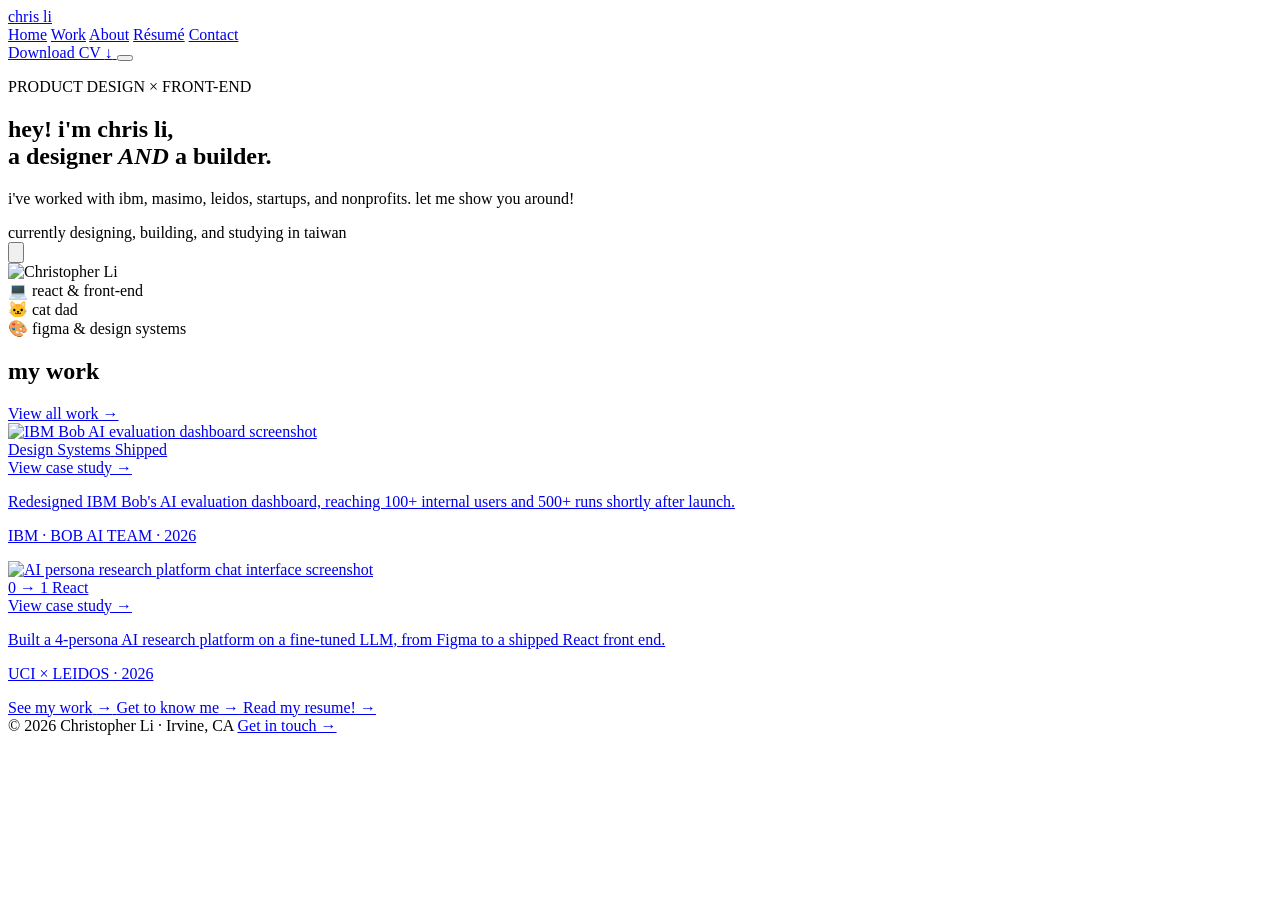
==== index.html @ d4de44c3 "Add files via upload" ====
<!DOCTYPE html>
<html lang="en">
<head>
  <meta charset="UTF-8">
  <meta name="viewport" content="width=device-width, initial-scale=1.0">

  <title>Christopher Li — Product Designer & Front-End Developer</title>
  <meta
    name="description"
    content="Christopher Li is a product designer and front-end developer at UC Irvine, building AI-driven, human-centered digital products."
  >

  <link rel="preconnect" href="https://fonts.googleapis.com">
  <link rel="preconnect" href="https://fonts.gstatic.com" crossorigin>
  <link
    href="https://fonts.googleapis.com/css2?family=Inter:wght@400;500;600;700&family=Montserrat:wght@700;800&display=swap"
    rel="stylesheet"
  >

  <link rel="stylesheet" href="css/style.css?v=11">

  <link
    rel="icon"
    href="data:image/svg+xml,%3Csvg xmlns='http://www.w3.org/2000/svg' viewBox='0 0 100 100'%3E%3Crect width='100' height='100' rx='22' fill='%231B1A17'/%3E%3Ctext x='50' y='68' font-size='58' text-anchor='middle' fill='%23F6F3EC' font-family='Georgia,serif'%3EC%3C/text%3E%3C/svg%3E"
  >
</head>

<body data-page="home">

  <!-- ============ HEADER / BUBBLE NAV ============ -->
  <header class="site-header">
    <div class="header-inner">

      <a href="index.html" class="brand">chris li</a>

      <nav class="pill-nav" aria-label="Primary navigation">
        <span class="pill-indicator" aria-hidden="true"></span>

        <a href="index.html" class="pill-link" data-section="home">Home</a>
        <a href="work.html" class="pill-link" data-section="work">Work</a>
        <a href="about.html" class="pill-link" data-section="about">About</a>
        <a href="resume.html" class="pill-link" data-section="resume">Résumé</a>
        <a href="contact.html" class="pill-link" data-section="contact">Contact</a>
      </nav>

      <a
        class="btn-ghost header-cta"
        href="assets/resume/Christopher-Li-Resume.pdf"
        download
      >
        Download CV <span aria-hidden="true">↓</span>
      </a>

      <button
        class="nav-toggle"
        id="navToggle"
        aria-label="Toggle navigation"
        aria-expanded="false"
      >
        <span></span><span></span><span></span>
      </button>

    </div>
  </header>


  <main>

    <!-- =========================================================
         SECTION 1 — HERO
         ========================================================= -->
    <section class="hero">

      <div class="hero-inner">

        <div class="hero-copy" data-reveal>

          <p class="hero-kicker">
            PRODUCT DESIGN × FRONT-END
          </p>

          <h1 class="hero-title">
            hey! i'm chris li,<br>
            a designer <em>AND</em> a builder.
          </h1>

          <p class="hero-subtitle">
            i've worked with ibm, masimo, leidos, startups, and nonprofits.
            let me show you around!
          </p>

          <div class="hero-status">
            <span class="status-dot" aria-hidden="true"></span>
            <span>currently designing, building, and studying in taiwan</span>
          </div>

          <button
            class="scroll-arrow"
            id="scrollArrow"
            aria-label="Scroll to see my work"
            data-target="#projects-preview"
          >
            <svg
              class="scribble-arrow"
              viewBox="0 0 64 100"
              fill="none"
              aria-hidden="true"
            >
              <path
                class="scribble-ghost"
                d="M34 6
                   C20 15, 45 22, 31 34
                   C19 45, 45 53, 32 65
                   C27 70, 29 75, 33 80"
              />

              <path
                class="scribble-line"
                d="M31 5
                   C18 14, 43 22, 30 33
                   C18 44, 43 52, 31 64
                   C26 69, 28 75, 32 80"
              />

              <path
                class="scribble-line scribble-head"
                d="M19 70
                   C24 74, 29 80, 32 88
                   C36 79, 42 73, 48 69"
              />
            </svg>
          </button>

        </div>


        <div class="hero-visual" data-reveal>

          <div class="portrait-frame">
            <img
              src="assets/images/headshot.jpg"
              alt="Christopher Li"
            >
          </div>

          <div class="hero-chip chip-1">💻 react &amp; front-end</div>
          <div class="hero-chip chip-2">🐱 cat dad</div>
          <div class="hero-chip chip-3">🎨 figma &amp; design systems</div>

        </div>

      </div>

    </section>


    <!-- =========================================================
         SECTION 2 — MY WORK
         ========================================================= -->
    <section
      id="projects-preview"
      class="projects-preview"
      data-reveal
    >

      <div class="projects-preview-inner">

        <div class="section-head home-work-head">
          <div>
            <h2>my work</h2>
          </div>

          <a href="work.html" class="btn-secondary">
            View all work →
          </a>
        </div>


        <div class="work-grid home-work-grid">

          <!-- IBM -->
          <a
            href="work.html"
            class="work-card"
            style="--card-bg:#B7C4AE; --card-bg-deep:#8FA083;"
          >
            <div class="card-visual">

              <div class="home-project-screen home-project-screen--image">
                <img src="assets/images/ibm-bob-screenshot.png" alt="IBM Bob AI evaluation dashboard screenshot">
              </div>

              <span class="tag-badge badge-left">Design Systems</span>
              <span class="tag-badge badge-right">Shipped</span>

              <div class="card-hover">
                <span>View case study →</span>
              </div>

            </div>

            <div class="card-caption">
              <p class="card-quote">
                Redesigned IBM Bob's AI evaluation dashboard, reaching 100+
                internal users and 500+ runs shortly after launch.
              </p>

              <p class="card-meta">
                IBM · BOB AI TEAM · 2026
              </p>
            </div>
          </a>


          <!-- LEIDOS -->
          <a
            href="work.html"
            class="work-card"
            style="--card-bg:#C7CBF0; --card-bg-deep:#777EC4;"
          >
            <div class="card-visual">

              <div class="home-project-screen home-project-screen--image">
                <img src="assets/images/leidos-persona-screenshot.png" alt="AI persona research platform chat interface screenshot">
              </div>

              <span class="tag-badge badge-left">0 → 1</span>
              <span class="tag-badge badge-right">React</span>

              <div class="card-hover">
                <span>View case study →</span>
              </div>

            </div>

            <div class="card-caption">
              <p class="card-quote">
                Built a 4-persona AI research platform on a fine-tuned LLM,
                from Figma to a shipped React front end.
              </p>

              <p class="card-meta">
                UCI × LEIDOS · 2026
              </p>
            </div>
          </a>

        </div>

      </div>

    </section>


    <!-- ============ EXPLORE STRIP ============ -->
    <section id="explore" class="explore-strip" data-reveal>

      <a class="explore-card" href="work.html">
        <span class="explore-card-title">See my work</span>
        <span class="explore-card-arrow">→</span>
      </a>

      <a class="explore-card" href="about.html">
        <span class="explore-card-title">Get to know me</span>
        <span class="explore-card-arrow">→</span>
      </a>

      <a class="explore-card" href="resume.html">
        <span class="explore-card-title">Read my resume!</span>
        <span class="explore-card-arrow">→</span>
      </a>

    </section>

  </main>


  <footer class="site-footer-mini">
    <span>© 2026 Christopher Li · Irvine, CA</span>
    <a href="contact.html" class="footer-mini-link">Get in touch →</a>
  </footer>


  <script src="js/main.js?v=5"></script>

</body>
</html>
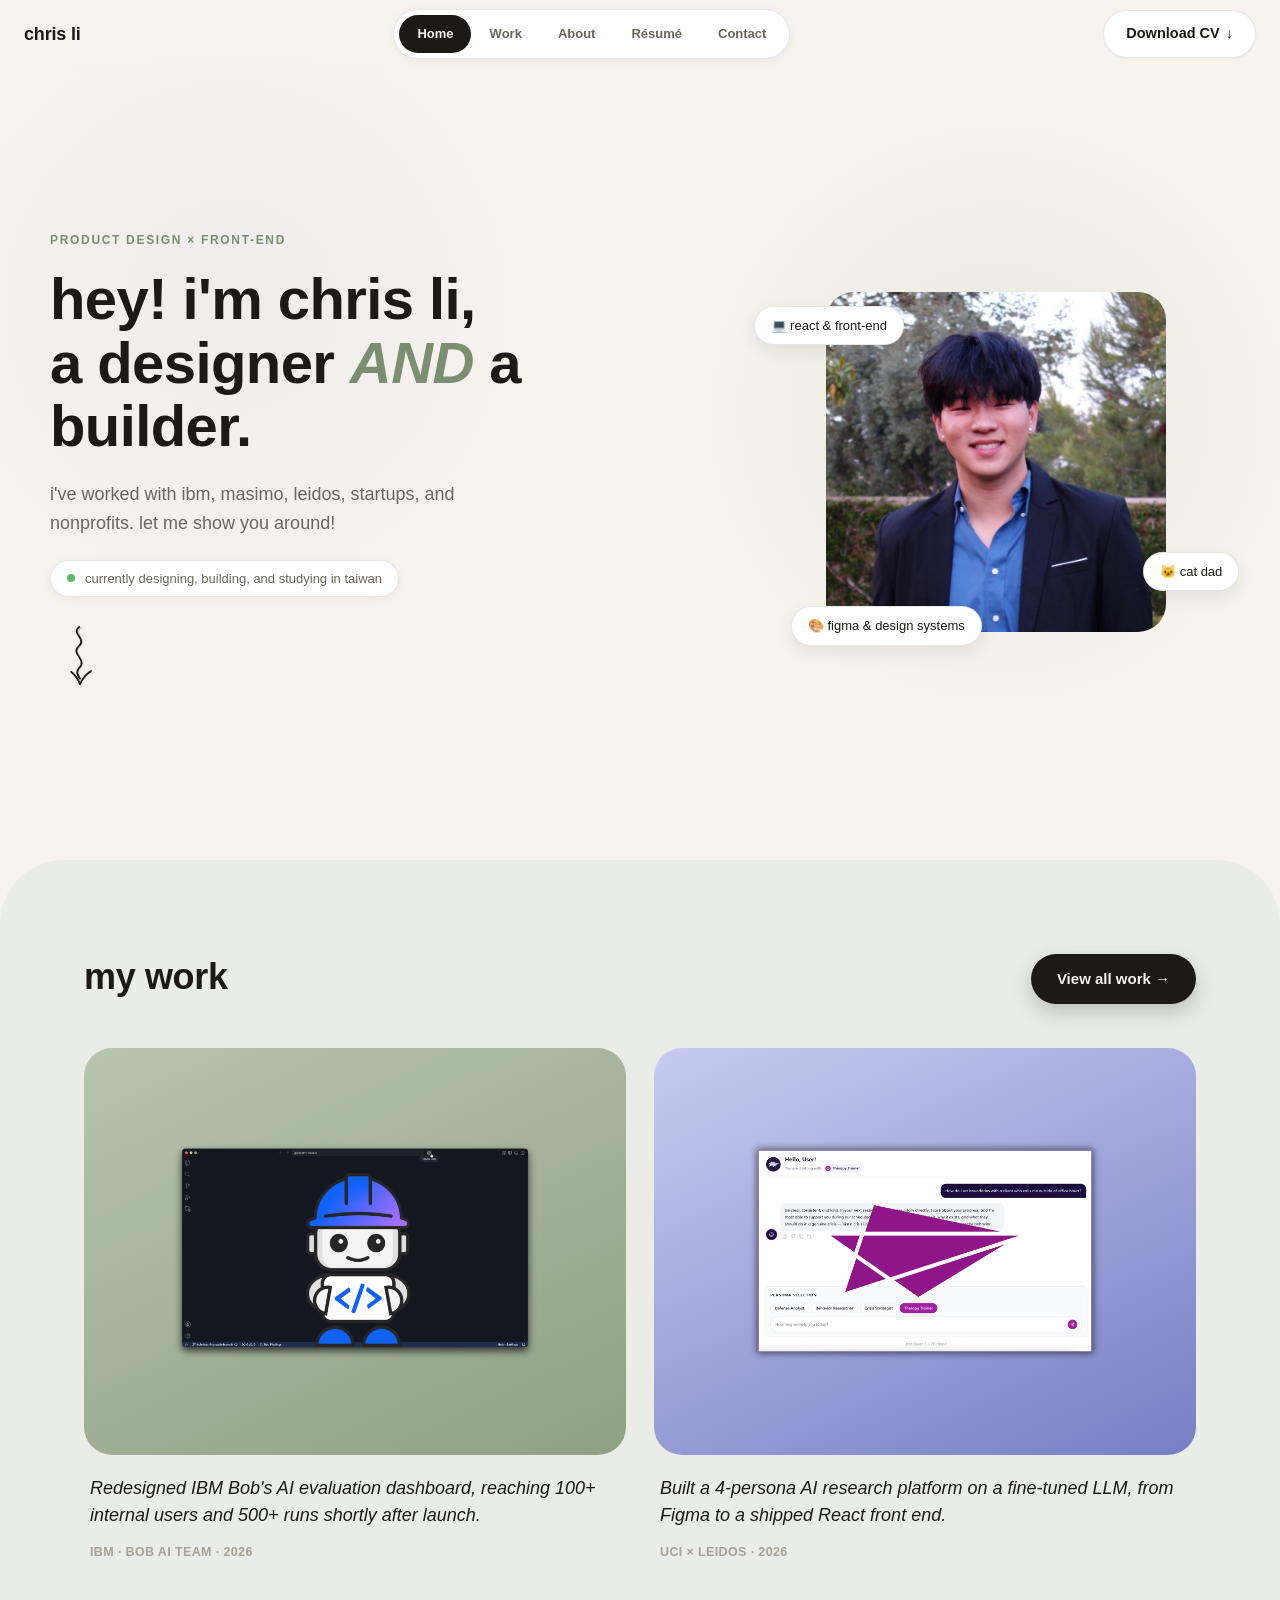
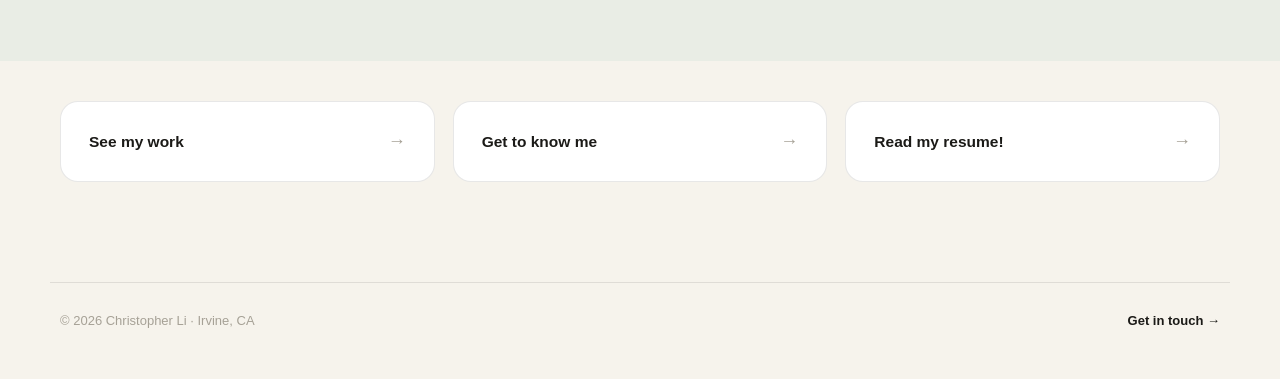
==== commit c1813776: "Add files via upload" ====
--- a/index.html
+++ b/index.html
@@ -170,7 +170,7 @@
             <h2>my work</h2>
           </div>
 
-          <a href="work.html" class="btn-secondary">
+          <a href="work.html" class="btn-primary btn-view-all">
             View all work →
           </a>
         </div>
@@ -190,8 +190,6 @@
                 <img src="assets/images/ibm-bob-screenshot.png" alt="IBM Bob AI evaluation dashboard screenshot">
               </div>
 
-              <span class="tag-badge badge-left">Design Systems</span>
-              <span class="tag-badge badge-right">Shipped</span>
 
               <div class="card-hover">
                 <span>View case study →</span>
@@ -224,8 +222,6 @@
                 <img src="assets/images/leidos-persona-screenshot.png" alt="AI persona research platform chat interface screenshot">
               </div>
 
-              <span class="tag-badge badge-left">0 → 1</span>
-              <span class="tag-badge badge-right">React</span>
 
               <div class="card-hover">
                 <span>View case study →</span>
--- a/css/style.css
+++ b/css/style.css
@@ -0,0 +1,967 @@
+/* ==========================================================================
+   Christopher Li — Portfolio · Landing Page Skeleton
+   Design refs: mchiu.co.uk (bubble nav), rachelchen.tech (resume list + type),
+                sanvithi.com (case-study popout cards)
+   ========================================================================== */
+
+:root {
+  /* ---- palette ---- */
+  --bg:            #F6F3EC;
+  --bg-work:       #E9EDE5;
+  --bg-raised:     #FFFFFF;
+  --ink:           #1B1A17;
+  --ink-soft:      #6B675E;
+  --ink-faint:     #A6A196;
+  --line:          rgba(27, 26, 23, 0.10);
+  --line-strong:   rgba(27, 26, 23, 0.18);
+
+  --accent:        #33409B;   /* deep indigo — links, primary buttons */
+  --accent-ink:    #FFFFFF;
+
+  --sage:          #B7C4AE;
+  --sage-deep:     #7C8E71;
+  --periwinkle:    #C7CBF0;
+  --periwinkle-deep:#6A70B8;
+  --terracotta:    #E7B693;
+  --terracotta-deep:#C97E4B;
+  --sand:          #E7DCC3;
+  --sand-deep:     #B79E6C;
+
+  /* ---- type ---- */
+  /* smaller/body text — Helvetica Neue (a system font on Mac/iOS, so no download needed there;
+     falls back to Inter, then Arial, elsewhere). Paired with a light 300 base weight below. */
+  --font-sans:  "Helvetica Neue", "Inter", -apple-system, BlinkMacSystemFont, "Segoe UI", Arial, sans-serif;
+  /* headings + header bar: site logo (top-left corner), nav, all h1/h2/h3 */
+  --font-header: "Montserrat", "Inter", -apple-system, BlinkMacSystemFont, "Segoe UI", sans-serif;
+
+  /* ---- layout ---- */
+  --max-w: 1180px;
+  --pad-x: 10px;
+  --header-h: 68px;
+  --radius-lg: 28px;
+  --radius-md: 18px;
+  --radius-sm: 10px;
+  --ease: cubic-bezier(.65,0,.35,1);
+}
+
+/* ---------------------------- reset / base ---------------------------- */
+* { box-sizing: border-box; }
+html {
+  scroll-behavior: smooth;
+  scroll-padding-top: var(--header-h);
+  scroll-snap-type: y proximity;
+  overflow-x: hidden;
+}
+body {
+  margin: 0;
+  overflow-x: hidden;
+  background: var(--bg);
+  color: var(--ink);
+  font-family: var(--font-sans);
+  font-weight: 300;
+  font-size: 16px;
+  line-height: 1.5;
+  -webkit-font-smoothing: antialiased;
+}
+h1, h2, h3 { margin: 0; font-family: var(--font-header); font-weight: 700; letter-spacing: -0.01em; }
+p { margin: 0; }
+a { color: inherit; text-decoration: none; }
+img { max-width: 100%; display: block; }
+button { font-family: inherit; cursor: pointer; }
+ul { margin: 0; padding: 0; list-style: none; }
+
+.section-kicker {
+  font-size: 13px;
+  font-weight: 600;
+  letter-spacing: 0.08em;
+  text-transform: uppercase;
+  color: var(--sage-deep);
+  margin-bottom: 10px;
+}
+
+/* generic placeholder styling — marks anything Chris still needs to supply */
+.placeholder-box {
+  display: flex;
+  align-items: center;
+  justify-content: center;
+  text-align: center;
+  background: repeating-linear-gradient(
+    -45deg,
+    rgba(27,26,23,0.05),
+    rgba(27,26,23,0.05) 10px,
+    rgba(27,26,23,0.02) 10px,
+    rgba(27,26,23,0.02) 20px
+  );
+  border: 1.5px dashed var(--line-strong);
+  border-radius: var(--radius-md);
+  color: var(--ink-faint);
+}
+.placeholder-label {
+  font-size: 13px;
+  line-height: 1.4;
+  padding: 12px;
+}
+.placeholder-link small { color: var(--ink-faint); font-weight: 400; }
+
+/* buttons */
+.btn-primary, .btn-secondary, .btn-ghost {
+  display: inline-flex;
+  align-items: center;
+  gap: 6px;
+  font-size: 14.5px;
+  font-weight: 600;
+  padding: 12px 22px;
+  border-radius: 999px;
+  transition: transform .25s var(--ease), background .25s, color .25s, border-color .25s;
+  white-space: nowrap;
+}
+.btn-primary {
+  background: var(--ink);
+  color: var(--bg);
+}
+.btn-primary:hover { transform: translateY(-2px); background: var(--accent); }
+.btn-secondary {
+  background: transparent;
+  color: var(--ink);
+  border: 1.5px solid var(--line-strong);
+}
+.btn-secondary:hover { transform: translateY(-2px); border-color: var(--ink); }
+.btn-ghost {
+  background: var(--bg-raised);
+  color: var(--ink);
+  border: 1px solid var(--line);
+  box-shadow: 0 1px 2px rgba(27,26,23,0.05);
+}
+.btn-ghost:hover { transform: translateY(-2px); }
+
+/* =========================================================================
+   HEADER + BUBBLE NAV
+   ========================================================================= */
+.site-header {
+  position: fixed;
+  top: 0; left: 0; right: 0;
+  z-index: 100;
+  height: var(--header-h);
+  display: flex;
+  align-items: center;
+  background: linear-gradient(to bottom, var(--bg) 70%, rgba(246,243,236,0));
+}
+.header-inner {
+  width: 100%;
+  max-width: none;
+  margin: 0;
+  padding: 0 24px;
+  display: flex;
+  align-items: center;
+  justify-content: space-between;
+  gap: 20px;
+}
+.brand {
+  font-family: var(--font-header);
+  font-size: 18px;
+  font-weight: 800;
+  letter-spacing: -0.01em;
+  flex: 0 0 auto;
+}
+/* pill nav — bubble tab switching, sliding indicator */
+.pill-nav {
+  position: relative;
+  display: flex;
+  align-items: center;
+  background: var(--bg-raised);
+  border: 1px solid var(--line);
+  border-radius: 999px;
+  padding: 5px;
+  box-shadow: 0 2px 10px rgba(27,26,23,0.05);
+}
+.pill-indicator {
+  position: absolute;
+  top: 5px; left: 5px;
+  height: calc(100% - 10px);
+  width: 0;
+  background: var(--ink);
+  border-radius: 999px;
+  transition: transform .45s var(--ease), width .45s var(--ease);
+  z-index: 0;
+}
+.pill-link {
+  position: relative;
+  z-index: 1;
+  font-family: var(--font-header);
+  font-size: 13px;
+  font-weight: 800;
+  padding: 9px 18px;
+  border-radius: 999px;
+  color: var(--ink-soft);
+  transition: color .3s var(--ease);
+  white-space: nowrap;
+}
+.pill-link.is-indicated { color: var(--bg); }
+.pill-link:hover:not(.is-indicated) { color: var(--ink); }
+/* used to place the bubble without sliding (page load / font load) */
+.pill-indicator.no-anim,
+.pill-nav.no-anim .pill-link { transition: none; }
+
+.header-cta {
+  flex: 0 0 auto;
+  font-family: var(--font-header);
+  font-weight: 800;
+}
+
+.nav-toggle {
+  display: none;
+  flex-direction: column;
+  gap: 4px;
+  width: 34px; height: 34px;
+  border: 1px solid var(--line);
+  border-radius: 10px;
+  background: var(--bg-raised);
+  align-items: center;
+  justify-content: center;
+  flex: 0 0 auto;
+}
+.nav-toggle span {
+  width: 16px; height: 1.5px;
+  background: var(--ink);
+  display: block;
+}
+
+/* =========================================================================
+   SHARED: animate-on-scroll
+   ========================================================================= */
+[data-animate] { }
+.reveal {
+  opacity: 0;
+  transform: translateY(24px);
+  transition: opacity .7s var(--ease), transform .7s var(--ease);
+}
+.reveal.in-view { opacity: 1; transform: translateY(0); }
+
+/* =========================================================================
+   HERO
+   ========================================================================= */
+.hero {
+  position: relative;
+  min-height: 100svh;
+  padding: calc(var(--header-h) + 40px) var(--pad-x) 84px;
+  display: flex;
+  flex-direction: column;
+  justify-content: center;
+  background:
+    radial-gradient(
+      circle at 78% 46%,
+      rgba(183, 196, 174, 0.24),
+      transparent 27%
+    ),
+    radial-gradient(
+      circle at 18% 34%,
+      rgba(199, 203, 240, 0.15),
+      transparent 25%
+    ),
+    var(--bg);
+  overflow: hidden;
+  scroll-snap-align: start;
+  scroll-snap-stop: normal;
+}
+.hero-inner {
+  max-width: var(--max-w);
+  margin: 0 auto;
+  width: 100%;
+  display: grid;
+  grid-template-columns: 1.25fr 0.9fr;
+  gap: 64px;
+  align-items: center;
+}
+.hero-kicker {
+  font-family: var(--font-header);
+  font-size: 12px;
+  font-weight: 800;
+  letter-spacing: 0.14em;
+  color: var(--sage-deep);
+  margin-bottom: 18px;
+}
+.hero-title {
+  font-family: var(--font-header); /* Montserrat 800 — same as the logo/nav */
+  font-size: clamp(34px, 5vw, 58px);
+  font-weight: 800;
+  line-height: 1.1;
+  color: var(--ink);
+}
+.hero-title em {
+  font-style: italic;
+  color: var(--sage-deep);
+}
+.hero-subtitle {
+  margin-top: 22px;
+  max-width: 46ch;
+  font-family: var(--font-sans);
+  font-weight: 400;
+  font-size: clamp(15px, 1.6vw, 18px);
+  line-height: 1.6;
+  color: var(--ink-soft);
+}
+.hero-status {
+  margin-top: 22px;
+  display: inline-flex;
+  align-items: center;
+  gap: 10px;
+  padding: 8px 16px;
+  border-radius: 999px;
+  background: var(--bg-raised);
+  border: 1px solid var(--line);
+  box-shadow: 0 2px 10px rgba(27,26,23,0.05);
+  font-size: 13px;
+  font-weight: 400;
+  color: var(--ink-soft);
+}
+.status-dot {
+  width: 8px;
+  height: 8px;
+  border-radius: 50%;
+  background: #5DBB63;
+  box-shadow: 0 0 0 0 rgba(93,187,99,0.5);
+  animation: pulse-dot 2.2s ease-out infinite;
+}
+@keyframes pulse-dot {
+  0%   { box-shadow: 0 0 0 0 rgba(93,187,99,0.5); }
+  70%  { box-shadow: 0 0 0 8px rgba(93,187,99,0); }
+  100% { box-shadow: 0 0 0 0 rgba(93,187,99,0); }
+}
+
+.hero-visual {
+  position: relative;
+  display: flex;
+  justify-content: center;
+}
+.portrait-frame {
+  width: 100%;
+  max-width: 340px;
+  aspect-ratio: 1 / 1;
+  border-radius: var(--radius-lg);
+  overflow: hidden;
+}
+.portrait-frame img {
+  width: 100%;
+  height: 100%;
+  object-fit: cover;
+  object-position: center;
+}
+.hero-chip {
+  position: absolute;
+  background: var(--bg-raised);
+  border: 1px solid var(--line);
+  border-radius: 999px;
+  padding: 9px 16px;
+  font-size: 13px;
+  font-weight: 500;
+  box-shadow: 0 6px 18px rgba(27,26,23,0.08);
+  animation: float 6s ease-in-out infinite;
+}
+.chip-1 { top: 4%;  left: -2%;  animation-delay: 0s; }
+.chip-2 { bottom: 12%; right: -2%; animation-delay: 1.2s; }
+.chip-3 { bottom: -4%; left: 6%; animation-delay: 2.4s; }
+@keyframes float {
+  0%, 100% { transform: translateY(0); }
+  50% { transform: translateY(-10px); }
+}
+
+/* hand-drawn scribble down-arrow — click smooth-scrolls to the work section */
+.scroll-arrow {
+  margin: 26px 0 0 8px;
+  padding: 0;
+  width: 44px;
+  height: 70px;
+  border: none;
+  background: none;
+  color: var(--ink);
+  display: block;
+  animation: bob 2.2s ease-in-out infinite;
+  transition: transform .3s var(--ease);
+}
+.scroll-arrow:hover { animation-play-state: paused; transform: translateY(4px); }
+.scribble-arrow { width: 100%; height: 100%; overflow: visible; }
+.scribble-ghost,
+.scribble-line {
+  fill: none;
+  stroke-linecap: round;
+  stroke-linejoin: round;
+}
+.scribble-ghost { stroke: var(--ink-faint); stroke-width: 2.4; opacity: .45; }
+.scribble-line  { stroke: var(--ink); stroke-width: 2.6; stroke-dasharray: 220; stroke-dashoffset: 220; animation: scribble-draw 1.6s var(--ease) .4s forwards; }
+.scribble-head  { stroke-dasharray: 80; stroke-dashoffset: 80; animation-delay: 1.5s; animation-duration: .6s; }
+@keyframes scribble-draw { to { stroke-dashoffset: 0; } }
+@keyframes bob {
+  0%, 100% { transform: translateY(0); }
+  50% { transform: translateY(6px); }
+}
+
+/* =========================================================================
+   HOME — my work (2 featured cards, same look as the Work page cards)
+   ========================================================================= */
+.projects-preview {
+  position: relative;
+  background: var(--bg-work);
+  border-radius: 64px 64px 0 0;
+  margin-top: -40px;
+  padding: 90px var(--pad-x) 100px;
+  scroll-snap-align: start;
+}
+.projects-preview-inner {
+  max-width: 1160px;
+  margin: 0 auto;
+  padding: 0 24px;
+}
+.home-work-head { align-items: center; margin-bottom: 36px; }
+.home-work-head h2 { font-size: clamp(30px, 4vw, 44px); font-weight: 800; }
+.btn-view-all {
+  padding: 14px 26px;
+  font-size: 15px;
+  box-shadow: 0 8px 20px rgba(27,26,23,0.22);
+}
+.btn-view-all:hover { box-shadow: 0 12px 26px rgba(51,64,155,0.35); }
+
+.home-work-grid {
+  grid-template-columns: repeat(2, 1fr);
+  gap: 28px;
+}
+
+.home-project-screen {
+  width: 76%;
+  height: 64%;
+  border-radius: 20px;
+  background: rgba(255, 255, 255, 0.42);
+  border: 1.5px dashed rgba(27, 26, 23, 0.16);
+}
+.home-project-screen--image {
+  background: none;
+  border: none;
+  display: flex;
+  align-items: center;
+  justify-content: center;
+}
+.home-project-screen--image img {
+  width: 100%;
+  height: 100%;
+  object-fit: contain;
+  object-position: center;
+}
+
+.home-work-grid .card-quote {
+  font-size: 18px;
+  line-height: 1.5;
+}
+.home-work-grid .card-meta {
+  margin-top: 14px;
+}
+
+/* =========================================================================
+   HOME — explore strip (below the hero, revealed as you scroll)
+   ========================================================================= */
+.explore-strip {
+  max-width: var(--max-w);
+  margin: 0 auto;
+  padding: 40px var(--pad-x) 100px;
+  display: grid;
+  grid-template-columns: repeat(3, 1fr);
+  gap: 18px;
+}
+.explore-card {
+  display: flex;
+  align-items: center;
+  justify-content: space-between;
+  gap: 12px;
+  padding: 26px 28px;
+  border-radius: var(--radius-md);
+  border: 1px solid var(--line);
+  background: var(--bg-raised);
+  transition: transform .3s var(--ease), border-color .3s var(--ease), box-shadow .3s var(--ease);
+}
+.explore-card:hover {
+  transform: translateY(-4px);
+  border-color: var(--ink);
+  box-shadow: 0 16px 32px rgba(27,26,23,0.10);
+}
+.explore-card-title { font-size: 15.5px; font-weight: 600; }
+.explore-card-arrow {
+  font-size: 18px;
+  color: var(--ink-faint);
+  transition: transform .3s var(--ease), color .3s var(--ease);
+}
+.explore-card:hover .explore-card-arrow { transform: translateX(4px); color: var(--ink); }
+
+/* =========================================================================
+   SITE FOOTER (slim) — every page except Contact, which has its own
+   ========================================================================= */
+.site-footer-mini {
+  max-width: var(--max-w);
+  margin: 0 auto;
+  padding: 28px var(--pad-x) 48px;
+  display: flex;
+  align-items: center;
+  justify-content: space-between;
+  gap: 16px;
+  flex-wrap: wrap;
+  border-top: 1px solid var(--line);
+  font-size: 13px;
+  color: var(--ink-faint);
+}
+.footer-mini-link { font-weight: 600; color: var(--ink); transition: color .25s var(--ease); }
+.footer-mini-link:hover { color: var(--accent); }
+
+/* =========================================================================
+   WORK SECTION
+   ========================================================================= */
+.work {
+  max-width: var(--max-w);
+  margin: 0 auto;
+  padding: calc(var(--header-h) + 56px) var(--pad-x) 60px;
+}
+.section-head {
+  display: flex;
+  justify-content: space-between;
+  align-items: flex-end;
+  gap: 24px;
+  flex-wrap: wrap;
+  margin-bottom: 44px;
+}
+.section-head h2 {
+  font-size: clamp(26px, 3vw, 36px);
+}
+
+/* filter bubble tabs */
+.filter-pills {
+  position: relative;
+  display: inline-flex;
+  background: var(--bg-raised);
+  border: 1px solid var(--line);
+  border-radius: 999px;
+  padding: 5px;
+  box-shadow: 0 2px 10px rgba(27,26,23,0.05);
+}
+.filter-indicator {
+  position: absolute;
+  top: 5px; left: 5px;
+  height: calc(100% - 10px);
+  width: 0;
+  background: var(--accent);
+  border-radius: 999px;
+  transition: transform .4s var(--ease), width .4s var(--ease);
+  z-index: 0;
+}
+.filter-pill {
+  position: relative;
+  z-index: 1;
+  border: none;
+  background: transparent;
+  font-size: 13.5px;
+  font-weight: 500;
+  padding: 9px 16px;
+  border-radius: 999px;
+  color: var(--ink-soft);
+  transition: color .3s var(--ease);
+}
+.filter-pill.is-active { color: var(--accent-ink); }
+.filter-pill:hover:not(.is-active) { color: var(--ink); }
+
+/* grid of case study cards */
+.work-grid {
+  display: grid;
+  grid-template-columns: repeat(2, 1fr);
+  gap: 28px;
+}
+.work-card {
+  position: relative;
+  border-radius: var(--radius-lg);
+  cursor: pointer;
+  transition: opacity .4s var(--ease), transform .5s var(--ease);
+}
+.work-card.is-hidden {
+  display: none;
+}
+.card-visual {
+  position: relative;
+  aspect-ratio: 4 / 3;
+  border-radius: var(--radius-lg);
+  background: linear-gradient(155deg, var(--card-bg), var(--card-bg-deep));
+  overflow: hidden;
+  display: flex;
+  align-items: center;
+  justify-content: center;
+  padding: 30px;
+  transition: transform .45s var(--ease), box-shadow .45s var(--ease);
+}
+.work-card:hover .card-visual {
+  transform: translateY(-6px);
+  box-shadow: 0 22px 40px rgba(27,26,23,0.16);
+}
+.device-mock {
+  width: 82%;
+  height: 74%;
+  border-radius: var(--radius-md);
+  background: rgba(255,255,255,0.55);
+}
+.tag-badge {
+  position: absolute;
+  font-size: 12px;
+  font-weight: 600;
+  color: var(--ink);
+  background: rgba(255,255,255,0.85);
+  padding: 7px 14px;
+  border-radius: 999px;
+  box-shadow: 0 6px 16px rgba(27,26,23,0.12);
+  transition: transform .45s var(--ease);
+  white-space: nowrap;
+}
+.badge-left  { top: 20px; left: -8px; transform: rotate(-8deg); }
+.badge-right { bottom: 22px; right: -8px; transform: rotate(7deg); }
+.work-card:hover .badge-left  { transform: rotate(-14deg) translate(-6px, -4px); }
+.work-card:hover .badge-right { transform: rotate(13deg) translate(6px, 4px); }
+
+.card-hover {
+  position: absolute;
+  inset: 0;
+  display: flex;
+  align-items: center;
+  justify-content: center;
+  background: rgba(27,26,23,0.0);
+  opacity: 0;
+  transition: opacity .35s var(--ease);
+}
+.card-hover span {
+  background: var(--ink);
+  color: var(--bg);
+  font-size: 13.5px;
+  font-weight: 600;
+  padding: 11px 22px;
+  border-radius: 999px;
+}
+.work-card:hover .card-hover {
+  opacity: 1;
+  background: rgba(27,26,23,0.12);
+}
+
+.card-caption { padding: 20px 6px 0; }
+.card-quote {
+  font-family: var(--font-sans);
+  font-style: italic;
+  font-size: 18px;
+  line-height: 1.45;
+  color: var(--ink);
+}
+.card-meta {
+  margin-top: 10px;
+  font-size: 12.5px;
+  font-weight: 600;
+  letter-spacing: 0.03em;
+  text-transform: uppercase;
+  color: var(--ink-faint);
+}
+
+/* =========================================================================
+   EXPERIENCE (résumé list)
+   ========================================================================= */
+.experience {
+  max-width: var(--max-w);
+  margin: 0 auto;
+  padding: calc(var(--header-h) + 56px) var(--pad-x) 100px;
+}
+.experience-inner {
+  display: grid;
+  grid-template-columns: 0.85fr 1.4fr;
+  gap: 64px;
+}
+.exp-left h2 { font-size: clamp(26px, 3vw, 36px); }
+.exp-note {
+  margin-top: 18px;
+  max-width: 34ch;
+  color: var(--ink-soft);
+  font-size: 15px;
+  line-height: 1.6;
+}
+.exp-left .btn-secondary { margin-top: 26px; }
+
+.exp-list { display: flex; flex-direction: column; }
+.exp-row {
+  display: grid;
+  grid-template-columns: 70px 1fr auto;
+  align-items: baseline;
+  gap: 20px;
+  padding: 22px 16px;
+  border-bottom: 1px solid var(--line);
+  border-radius: var(--radius-sm);
+  transition: background .3s var(--ease), padding-left .3s var(--ease);
+}
+.exp-row:hover {
+  background: var(--bg-raised);
+  padding-left: 22px;
+}
+.exp-year {
+  font-size: 13.5px;
+  font-weight: 600;
+  color: var(--ink-faint);
+  letter-spacing: 0.03em;
+}
+.exp-org { display: flex; flex-direction: column; gap: 4px; }
+.exp-company { font-size: 17px; font-weight: 600; }
+.exp-role { font-size: 14.5px; color: var(--ink-soft); }
+.exp-dates {
+  font-size: 12.5px;
+  font-weight: 500;
+  color: var(--ink-faint);
+  text-align: right;
+  white-space: nowrap;
+}
+
+/* =========================================================================
+   ABOUT
+   ========================================================================= */
+.about {
+  max-width: var(--max-w);
+  margin: 0 auto;
+  padding: calc(var(--header-h) + 56px) var(--pad-x) 100px;
+}
+.about-grid {
+  display: grid;
+  grid-template-columns: 1.5fr 0.85fr;
+  gap: 64px;
+}
+.about-text h2 { font-size: clamp(26px, 3vw, 36px); }
+.about-bio {
+  margin-top: 20px;
+  max-width: 58ch;
+  font-size: 17px;
+  line-height: 1.7;
+  color: var(--ink-soft);
+}
+.skills { margin-top: 44px; display: flex; flex-direction: column; gap: 24px; }
+.skill-group h3 {
+  font-family: var(--font-sans);
+  font-size: 13px;
+  font-weight: 700;
+  letter-spacing: 0.05em;
+  text-transform: uppercase;
+  color: var(--ink-faint);
+  margin-bottom: 12px;
+}
+.chip-row { display: flex; flex-wrap: wrap; gap: 8px; }
+.chip {
+  font-size: 13.5px;
+  font-weight: 500;
+  padding: 8px 14px;
+  border-radius: 999px;
+  background: var(--bg-raised);
+  border: 1px solid var(--line);
+  transition: border-color .25s, transform .25s;
+}
+.chip:hover { border-color: var(--ink-strong); transform: translateY(-2px); }
+
+.about-education {
+  background: var(--bg-raised);
+  border: 1px solid var(--line);
+  border-radius: var(--radius-lg);
+  padding: 30px;
+  align-self: start;
+}
+.about-education h3 {
+  font-size: 13px;
+  font-weight: 700;
+  letter-spacing: 0.05em;
+  text-transform: uppercase;
+  color: var(--sage-deep);
+  margin-bottom: 16px;
+  font-family: var(--font-sans);
+}
+.edu-school { font-size: 18px; font-weight: 600; }
+.edu-degree { margin-top: 6px; font-size: 14.5px; color: var(--ink-soft); }
+.edu-dates { margin-top: 10px; font-size: 13px; color: var(--ink-faint); }
+.edu-coursework { margin-top: 16px; font-size: 13px; line-height: 1.6; color: var(--ink-faint); }
+
+/* =========================================================================
+   CONTACT / FOOTER
+   ========================================================================= */
+.contact {
+  background: var(--ink);
+  color: var(--bg);
+  margin-top: 40px;
+}
+.contact-inner {
+  max-width: var(--max-w);
+  margin: 0 auto;
+  padding: 110px var(--pad-x) 70px;
+  text-align: center;
+}
+.contact .section-kicker { color: var(--sage); }
+.contact h2 {
+  font-size: clamp(32px, 5vw, 56px);
+  color: var(--bg);
+}
+.contact-sub {
+  margin-top: 18px;
+  font-size: 16px;
+  color: rgba(246,243,236,0.65);
+}
+.contact-links {
+  margin-top: 40px;
+  display: flex;
+  justify-content: center;
+  gap: 28px;
+  flex-wrap: wrap;
+}
+.contact-link {
+  font-size: 15px;
+  font-weight: 600;
+  padding-bottom: 4px;
+  border-bottom: 1.5px solid rgba(246,243,236,0.3);
+  transition: border-color .25s, color .25s;
+}
+.contact-link:hover { border-color: var(--sage); color: var(--sage); }
+.contact-link small { color: rgba(246,243,236,0.45); font-weight: 400; }
+
+.footer-bottom {
+  max-width: var(--max-w);
+  margin: 0 auto;
+  padding: 22px var(--pad-x) 32px;
+  display: flex;
+  justify-content: space-between;
+  font-size: 12.5px;
+  color: rgba(246,243,236,0.45);
+  border-top: 1px solid rgba(246,243,236,0.12);
+}
+
+/* =========================================================================
+   CASE STUDY POPOUT MODAL
+   ========================================================================= */
+.modal-overlay {
+  position: fixed;
+  inset: 0;
+  z-index: 200;
+  background: rgba(20,19,16,0.55);
+  backdrop-filter: blur(6px);
+  display: flex;
+  align-items: center;
+  justify-content: center;
+  padding: 24px;
+  opacity: 0;
+  visibility: hidden;
+  transition: opacity .35s var(--ease), visibility .35s;
+}
+.modal-overlay.is-open { opacity: 1; visibility: visible; }
+
+.modal-window {
+  position: relative;
+  background: var(--bg-raised);
+  border-radius: var(--radius-lg);
+  max-width: 760px;
+  width: 100%;
+  max-height: 86vh;
+  overflow-y: auto;
+  padding: 20px;
+  transform: translateY(30px) scale(.97);
+  transition: transform .4s var(--ease);
+  box-shadow: 0 40px 80px rgba(0,0,0,0.35);
+}
+.modal-overlay.is-open .modal-window { transform: translateY(0) scale(1); }
+
+.modal-close {
+  position: absolute;
+  top: 24px; right: 24px;
+  z-index: 2;
+  width: 36px; height: 36px;
+  border-radius: 50%;
+  border: none;
+  background: rgba(255,255,255,0.9);
+  font-size: 20px;
+  line-height: 1;
+  display: flex;
+  align-items: center;
+  justify-content: center;
+  box-shadow: 0 4px 14px rgba(0,0,0,0.15);
+}
+.modal-screen {
+  aspect-ratio: 16 / 10;
+  border-radius: var(--radius-md);
+  margin-bottom: 4px;
+}
+.modal-body { padding: 26px 14px 10px; }
+.modal-body h3 {
+  font-size: 26px;
+  margin-bottom: 8px;
+}
+.modal-meta {
+  font-size: 12.5px;
+  font-weight: 600;
+  letter-spacing: 0.03em;
+  text-transform: uppercase;
+  color: var(--ink-faint);
+  margin-bottom: 18px;
+}
+.modal-desc {
+  font-size: 15.5px;
+  line-height: 1.7;
+  color: var(--ink-soft);
+  max-width: 60ch;
+}
+.modal-body .btn-primary { margin-top: 24px; }
+
+/* =========================================================================
+   RESPONSIVE
+   ========================================================================= */
+@media (max-width: 980px) {
+  .hero-inner { grid-template-columns: 1fr; gap: 48px; }
+  .hero-visual { order: -1; padding: 0 12px; }
+  .portrait-frame { max-width: 240px; margin: 0 auto; }
+  .chip-1 { left: 0; }
+  .chip-2 { right: 0; }
+  .chip-3 { left: 4%; }
+  .experience-inner,
+  .about-grid { grid-template-columns: 1fr; gap: 36px; padding-top: 40px; }
+  .work-grid { grid-template-columns: 1fr; }
+  .home-work-grid { grid-template-columns: 1fr; }
+  .explore-strip { grid-template-columns: 1fr; }
+}
+
+@media (max-width: 760px) {
+  .pill-nav { display: none; }
+  .header-cta { display: none; }
+  .nav-toggle { display: flex; }
+  .hero-kicker { font-size: 11px; margin-bottom: 14px; }
+  .hero-status { font-size: 12px; padding: 7px 14px; }
+  .hero { padding-top: calc(var(--header-h) + 32px); min-height: unset; padding-bottom: 60px; }
+  .projects-preview { border-radius: 36px 36px 0 0; padding-top: 60px; }
+  .projects-preview-inner { padding: 0 6px; }
+  .home-project-screen { width: 82%; height: 68%; }
+  .exp-row { grid-template-columns: 50px 1fr; }
+  .exp-dates { grid-column: 2; text-align: left; opacity: .6; }
+  .footer-bottom { flex-direction: column; gap: 6px; }
+
+  .header-inner.nav-open .pill-nav {
+    display: flex;
+    flex-direction: column;
+    align-items: stretch;
+    position: absolute;
+    top: calc(var(--header-h) - 12px);
+    left: 16px;
+    right: 16px;
+    background: var(--bg-raised);
+    border-radius: var(--radius-md);
+    padding: 10px;
+    box-shadow: 0 20px 44px rgba(27,26,23,0.18);
+  }
+  .header-inner.nav-open .pill-indicator { display: none; }
+  .header-inner.nav-open .pill-link { text-align: left; padding: 12px 16px; }
+}
+
+@media (max-width: 480px) {
+  .header-inner { padding: 0 18px; }
+  .hero, .work, .experience, .about { padding-left: 20px; padding-right: 20px; }
+  .section-head { flex-direction: column; align-items: flex-start; }
+}
+
+
+/* work cards are <a> links on the home page */
+a.work-card { display: block; color: inherit; }
+
+/* mobile dropdown menu: the bubble is hidden there, so highlight the current item directly */
+@media (max-width: 760px) {
+  .header-inner.nav-open .pill-link.is-indicated { background: var(--ink); color: var(--bg); }
+}
